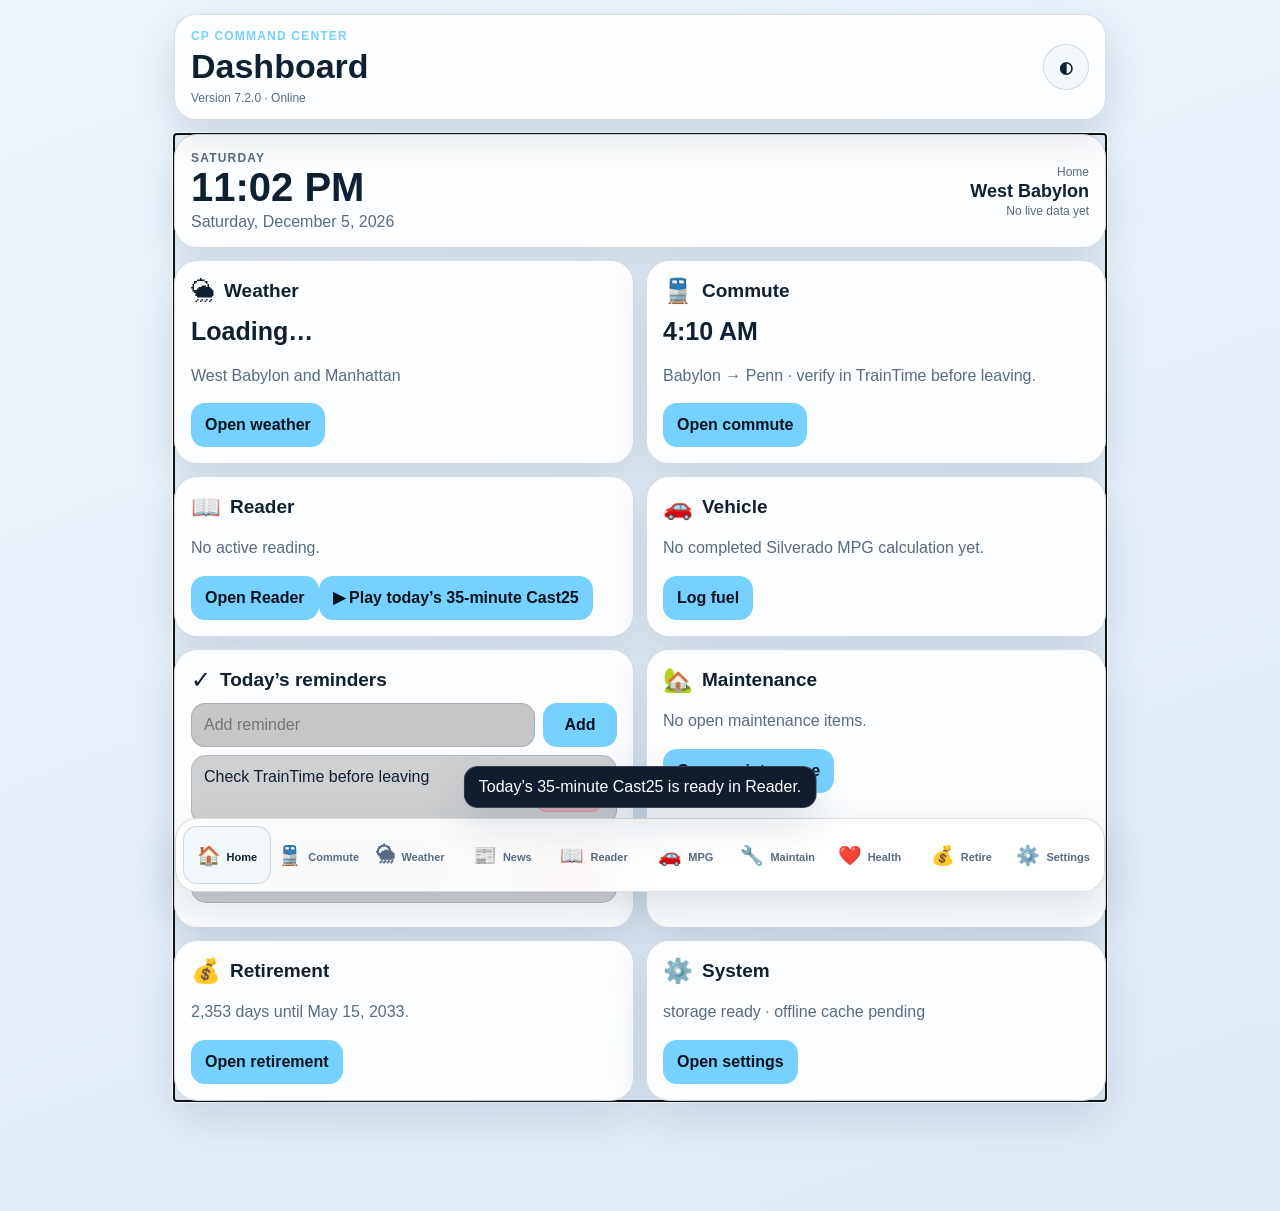
==== index.html @ 0df92f13 "Remove paid neural reader from interface" ====
<!doctype html>
<html lang="en">
<head>
  <meta charset="utf-8">
  <meta name="viewport" content="width=device-width,initial-scale=1,viewport-fit=cover">
  <meta name="theme-color" content="#08111f">
  <meta name="apple-mobile-web-app-capable" content="yes">
  <meta name="apple-mobile-web-app-status-bar-style" content="black-translucent">
  <meta name="apple-mobile-web-app-title" content="CP Command">
  <meta name="description" content="Paul's private local-first command center for commute, weather, reading, vehicles, maintenance, health, and retirement planning.">
  <title>CP Command Center 7.2</title>
  <link rel="manifest" href="manifest-v6.webmanifest?v=7.2.0">
  <link rel="icon" href="icon-v6.svg" type="image/svg+xml">
  <link rel="apple-touch-icon" href="icon-v6.svg">
  <link rel="stylesheet" href="styles-v6.css?v=6.1.0">
</head>
<body>
  <div id="loading" class="loading"><div class="brand-mark">CP</div><div><strong>Command Center</strong><span>Starting 7.2</span></div></div>
  <div id="toast" class="toast" role="status" aria-live="polite"></div>

  <div class="app-shell">
    <header class="topbar glass">
      <div>
        <p class="eyebrow">CP Command Center</p>
        <h1 id="screenTitle">Dashboard</h1>
        <p class="build-line">Version 7.2.0 · <span id="networkState">Checking network…</span></p>
      </div>
      <button id="themeToggle" class="icon-button" aria-label="Toggle theme">◐</button>
    </header>

    <main id="app" tabindex="-1">
      <section class="screen active" data-screen="dashboard">
        <div class="page-grid">
          <article class="hero glass span-2">
            <div><p id="todayLabel" class="eyebrow">Today</p><h2 id="clock">--:--</h2><p id="dateLine">--</p></div>
            <div class="hero-side"><span>Home</span><strong>West Babylon</strong><small id="lastRefresh">Not refreshed</small></div>
          </article>
          <article class="card glass"><div class="card-title"><span>🌦</span><h3>Weather</h3></div><p id="dashboardWeather" class="metric">Loading…</p><p id="dashboardWeatherDetail">West Babylon and Manhattan</p><button data-nav-target="weather">Open weather</button></article>
          <article class="card glass"><div class="card-title"><span>🚆</span><h3>Commute</h3></div><p class="metric">4:10 AM</p><p>Babylon → Penn · verify in TrainTime before leaving.</p><button data-nav-target="commute">Open commute</button></article>
          <article class="card glass"><div class="card-title"><span>📖</span><h3>Reader</h3></div><p id="dashboardReader">No active reading.</p><button data-nav-target="reader">Open Reader</button></article>
          <article class="card glass"><div class="card-title"><span>🚗</span><h3>Vehicle</h3></div><p id="dashboardVehicle">No fill-ups saved.</p><button data-nav-target="vehicles">Log fuel</button></article>
          <article class="card glass"><div class="card-title"><span>✓</span><h3>Today’s reminders</h3></div><form id="reminderForm" class="inline-form"><input name="text" maxlength="100" placeholder="Add reminder" required><button>Add</button></form><div id="reminderList"></div></article>
          <article class="card glass"><div class="card-title"><span>🏡</span><h3>Maintenance</h3></div><p id="dashboardMaintenance">No open maintenance items.</p><button data-nav-target="maintenance">Open maintenance</button></article>
          <article class="card glass"><div class="card-title"><span>💰</span><h3>Retirement</h3></div><p id="dashboardRetirement">Target: May 15, 2033</p><button data-nav-target="retirement">Open retirement</button></article>
          <article class="card glass"><div class="card-title"><span>⚙️</span><h3>System</h3></div><p id="dashboardSystem">Checking storage and offline cache…</p><button data-nav-target="settings">Open settings</button></article>
        </div>
      </section>

      <section class="screen" data-screen="commute">
        <div class="page-grid">
          <article class="card glass span-2 highlight"><div class="card-title"><span>🚆</span><h3>Saved LIRR commute</h3></div><div class="trip-grid"><div><small>Morning</small><strong>4:10 AM</strong><span>Babylon → Penn</span></div><div><small>Afternoon</small><strong>2:32 PM</strong><span>Penn → Babylon</span></div><div><small>Later option</small><strong>6:10 PM</strong><span>Penn → Babylon</span></div></div><p class="warning">These are saved reference times, not a live guarantee. Confirm delay, cancellation, track, holiday schedule, and transfers in TrainTime.</p><div class="controls"><a class="button-link" href="https://new.mta.info/traintime" target="_blank" rel="noopener">Open TrainTime</a><a class="button-link secondary" href="https://www.mta.info/alerts" target="_blank" rel="noopener">MTA alerts</a></div></article>
          <article class="card glass"><h3>Commute notes</h3><textarea data-field="commuteNotes" placeholder="Track changes, parking, backup routes…"></textarea></article>
          <article class="card glass"><h3>Weather impact</h3><p id="commuteWeather">Loading conditions…</p></article>
          <article class="card glass span-2"><h3>Backup plan</h3><textarea data-field="commuteBackup" placeholder="Alternative train, drive, subway, contact…"></textarea></article>
        </div>
      </section>

      <section class="screen" data-screen="weather">
        <div class="page-grid">
          <article class="hero glass span-2"><div><p class="eyebrow">Live weather</p><h2 id="weatherHero">Loading…</h2><p id="weatherHeroDetail">Open-Meteo data</p></div><button id="refreshWeather">Refresh</button></article>
          <article class="card glass"><h3>West Babylon</h3><div id="westBabylonWeather" class="weather-block">Loading…</div></article>
          <article class="card glass"><h3>Hell’s Kitchen</h3><div id="nycWeather" class="weather-block">Loading…</div></article>
          <article class="card glass span-2"><h3>Hourly commute window</h3><div id="hourlyWeather" class="hourly-strip">Loading…</div></article>
          <article class="card glass span-2"><h3>3-day outlook</h3><div id="dailyWeather" class="daily-grid">Loading…</div></article>
          <article class="card glass span-2 warning-card"><h3>Safety note</h3><p>Weather data can lag or fail. For warnings and emergencies, use the National Weather Service and local alerts.</p><a class="button-link secondary" href="https://www.weather.gov/okx/" target="_blank" rel="noopener">NWS New York</a></article>
        </div>
      </section>

      <section class="screen" data-screen="news">
        <div class="page-grid">
          <article class="card glass span-2"><div class="card-title"><span>📰</span><h3>News launchpad</h3></div><p id="newsStatus">Refresh to request current RSS headlines. Source buttons always work if a feed is blocked.</p><div class="controls"><button id="refreshNews">Refresh headlines</button><button id="sendNewsToReader" class="secondary">Send digest to Reader</button></div></article>
          <article class="card glass span-2"><h3>Long Island / NYC / MTA</h3><div id="localNewsFeed" class="news-list"></div><div class="source-links"><a href="https://longisland.news12.com/" target="_blank" rel="noopener">News 12 Long Island</a><a href="https://www.mta.info/" target="_blank" rel="noopener">MTA</a><a href="https://abc7ny.com/" target="_blank" rel="noopener">ABC7NY</a></div></article>
          <article class="card glass"><h3>AI & technology</h3><div id="aiNewsFeed" class="news-list"></div></article>
          <article class="card glass"><h3>Markets & retirement</h3><div id="marketNewsFeed" class="news-list"></div></article>
          <article class="card glass span-2"><h3>National & world</h3><div id="worldNewsFeed" class="news-list"></div></article>
        </div>
      </section>

      <section class="screen reader-screen" data-screen="reader">
        <div class="reader-toolbar glass"><input id="readerTitle" placeholder="Reading title"><label class="file-button">Import text<input id="readerImport" type="file" accept=".txt,text/plain"></label><button id="saveReading">Save</button><button id="favoriteReading">☆</button><button id="newReading" class="secondary">New</button></div>
        <div class="reader-layout">
          <aside class="card glass reader-library"><h3>Categories</h3><div id="readerCategories" class="category-grid"></div><h3>Saved</h3><div id="readingLibrary"></div></aside>
          <article class="card glass reader-main"><textarea id="readerText" class="reader-editor" placeholder="Paste a Cast25 report, story, article, or notes here."></textarea><div class="reader-meta"><span id="readerSection">Section 0 of 0</span><span id="readerTime">0 min</span></div><progress id="readerProgress" value="0" max="100"></progress><div class="controls"><button id="readerPlay">▶ Play</button><button id="readerPause" class="secondary">⏸ Pause</button><button id="readerResume" class="secondary">▶ Resume</button><button id="readerStop" class="danger">■ Stop</button><button id="readerRestart" class="secondary">↺ Restart</button></div><div class="settings-row"><label>Speed<select id="readerRate"><option value="0.85">0.85</option><option value="0.9">0.90</option><option value="0.93" selected>0.93</option><option value="0.96">0.96</option><option value="1">1.00</option><option value="1.1">1.10</option></select></label><label>Voice<select id="readerVoice"></select></label><label><input id="readerLarge" type="checkbox"> Large text</label></div><p id="readerStatus" class="muted">Reader ready.</p></article>
        </div>
      </section>

      <section class="screen" data-screen="vehicles">
        <div class="page-grid">
          <article class="card glass span-2"><div class="card-title"><span>⛽</span><h3>MPG / fuel tracker</h3></div><form id="fuelForm" class="form-grid"><select name="vehicle" id="fuelVehicle" required><option>2021 Chevy Silverado RST</option><option>2007 Honda Civic</option></select><input name="date" id="fuelDate" type="date" required><input name="odometer" type="number" step="0.1" inputmode="decimal" placeholder="Current odometer" required><input name="gallons" type="number" step="0.001" inputmode="decimal" placeholder="Gallons filled" required><input name="totalPaid" type="number" step="0.01" inputmode="decimal" placeholder="Total paid, example 52.80" required><button id="fuelSubmit">Save fuel entry</button><button type="button" id="cancelFuelEdit" class="secondary hidden">Cancel edit</button></form><p class="muted">Miles driven is calculated from the previous odometer. Price per gallon and cost per mile are calculated automatically.</p></article>
          <article class="card glass"><h3>Vehicle summary</h3><select id="vehicleFilter"><option>2021 Chevy Silverado RST</option><option>2007 Honda Civic</option></select><div id="fuelStats" class="stats-grid"></div></article>
          <article class="card glass"><h3>Actions</h3><div class="stack"><button id="duplicateFuel">Duplicate last entry</button><button id="exportFuelCsv" class="secondary">Export CSV</button><button id="exportFuelJson" class="secondary">Export JSON</button><label class="file-button full">Import JSON<input id="importFuelJson" type="file" accept="application/json"></label></div></article>
          <article class="card glass span-2"><h3>Fuel history</h3><div id="fuelHistory" class="table-wrap"></div></article>
        </div>
      </section>

      <section class="screen" data-screen="maintenance">
        <div class="page-grid">
          <article class="card glass span-2"><h3>Home / vehicle / work maintenance</h3><form id="maintenanceForm" class="form-grid"><select name="area"><option>Home</option><option>Silverado</option><option>Civic</option><option>Work</option><option>Seasonal</option></select><input name="task" maxlength="120" placeholder="Task" required><input name="due" type="date"><select name="priority"><option>High</option><option selected>Medium</option><option>Low</option></select><textarea name="notes" placeholder="Parts, measurements, observations…"></textarea><button>Save item</button></form></article>
          <article class="card glass span-2"><div class="card-title"><h3>Open items</h3><button id="showCompletedMaintenance" class="secondary">Show completed</button></div><div id="maintenanceList"></div></article>
        </div>
      </section>

      <section class="screen" data-screen="health">
        <div class="page-grid">
          <article class="card glass span-2"><h3>Manual health log</h3><form id="healthForm" class="form-grid"><input name="date" type="date" required><input name="bp" placeholder="Blood pressure, e.g. 120/80"><input name="weight" type="number" step="0.1" placeholder="Weight"><input name="sleep" type="number" step="0.1" placeholder="Sleep hours"><input name="recovery" type="number" min="0" max="100" placeholder="Recovery %"><input name="heartRate" type="number" placeholder="Heart rate"><input name="glucose" type="number" placeholder="Glucose"><textarea name="notes" placeholder="Symptoms, medication, exercise, context…"></textarea><button>Save health entry</button></form></article>
          <article class="card glass"><h3>Latest</h3><p id="healthLatest">No entries.</p></article>
          <article class="card glass"><h3>Important</h3><p>This is a personal log, not diagnosis or emergency monitoring.</p></article>
          <article class="card glass span-2"><h3>History</h3><div id="healthHistory"></div></article>
        </div>
      </section>

      <section class="screen" data-screen="retirement">
        <div class="page-grid">
          <article class="card glass span-2"><h3>Retirement snapshot</h3><form id="retirementForm" class="form-grid"><input name="date" type="date" required><input name="k401" type="number" step="0.01" placeholder="401(k) balance"><input name="b457" type="number" step="0.01" placeholder="457(b) balance"><input name="pension" type="number" step="0.01" placeholder="Estimated annual pension"><input name="monthlyContribution" type="number" step="0.01" placeholder="Monthly contributions"><input name="cash" type="number" step="0.01" placeholder="Cash / emergency savings"><button>Save snapshot</button></form></article>
          <article class="card glass"><h3>Target</h3><input id="retirementTarget" type="date" value="2033-05-15"><p id="retirementCountdown"></p></article>
          <article class="card glass"><h3>Latest totals</h3><div id="retirementStats" class="stats-grid"></div></article>
          <article class="card glass span-2"><h3>History</h3><div id="retirementHistory"></div></article>
        </div>
      </section>

      <section class="screen" data-screen="settings">
        <div class="page-grid">
          <article class="card glass"><h3>Appearance</h3><select id="themeSelect"><option value="auto">Automatic</option><option value="dark">Dark</option><option value="light">Light</option></select></article>
          <article class="card glass"><h3>Install</h3><button id="installButton">Install app</button><p id="installHelp" class="muted">On iPhone: Share → Add to Home Screen.</p></article>
          <article class="card glass span-2"><h3>Backup all data</h3><div class="controls"><button id="exportAll">Export JSON</button><label class="file-button">Import JSON<input id="importAll" type="file" accept="application/json"></label><button id="resetAll" class="danger">Reset all data</button></div></article>
          <article class="card glass span-2"><h3>Build status</h3><dl id="buildStatus" class="status-list"></dl></article>
        </div>
      </section>
    </main>

    <nav class="bottom-nav glass" aria-label="Primary navigation">
      <button class="active" data-nav="dashboard"><span>🏠</span><b>Home</b></button>
      <button data-nav="commute"><span>🚆</span><b>Commute</b></button>
      <button data-nav="weather"><span>🌦</span><b>Weather</b></button>
      <button data-nav="news"><span>📰</span><b>News</b></button>
      <button data-nav="reader"><span>📖</span><b>Reader</b></button>
      <button data-nav="vehicles"><span>🚗</span><b>MPG</b></button>
      <button data-nav="maintenance"><span>🔧</span><b>Maintain</b></button>
      <button data-nav="health"><span>❤️</span><b>Health</b></button>
      <button data-nav="retirement"><span>💰</span><b>Retire</b></button>
      <button data-nav="settings"><span>⚙️</span><b>Settings</b></button>
    </nav>
  </div>

  <script src="app-core-base-v6.js?v=7.2.0" defer></script>
  <script src="app-core-ui-v6.js?v=6.1.0" defer></script>
  <script src="app-data-v6.js?v=7.2.0" defer></script>
  <script src="app-live-v6.js?v=6.1.0" defer></script>
  <script src="cast25-built-in.js?v=2026-07-11-1" defer></script>
</body>
</html>
---- styles-v6.css ----
:root{
  --bg:#07111f;--bg2:#0c1728;--card:rgba(16,29,48,.88);--card2:rgba(27,43,67,.94);
  --text:#f7fbff;--muted:#aab9cb;--line:rgba(255,255,255,.13);--accent:#77d1ff;
  --accent2:#8bf0ba;--warning:#ffd166;--danger:#ff8585;--shadow:0 18px 48px rgba(0,0,0,.32);
  --safe-top:env(safe-area-inset-top,0px);--safe-bottom:env(safe-area-inset-bottom,0px)
}
:root[data-theme="light"]{--bg:#edf4fb;--bg2:#dfeaf5;--card:rgba(255,255,255,.9);--card2:#f3f8fc;--text:#102033;--muted:#586b80;--line:rgba(16,32,51,.15);--shadow:0 16px 40px rgba(49,77,105,.16)}
*{box-sizing:border-box;-webkit-tap-highlight-color:transparent}
html,body{margin:0;min-height:100%;font-family:-apple-system,BlinkMacSystemFont,"SF Pro Display","Segoe UI",Roboto,Arial,sans-serif;background:radial-gradient(circle at 10% 0%,#17365e 0,var(--bg) 38%,#030712 100%);color:var(--text)}
:root[data-theme="light"] body{background:linear-gradient(160deg,var(--bg),var(--bg2))}
body{padding:0;overflow-x:hidden}button,input,select,textarea{font:inherit}button,.button-link,.file-button{border:0;border-radius:14px;background:var(--accent);color:#07111f;font-weight:800;min-height:44px;padding:11px 14px;cursor:pointer;text-decoration:none;display:inline-flex;align-items:center;justify-content:center;gap:6px}button.secondary,.button-link.secondary{background:var(--card2);color:var(--text);border:1px solid var(--line)}button.danger{background:rgba(255,75,75,.22);color:#ffd7d7;border:1px solid rgba(255,107,107,.45)}button:disabled{opacity:.55;cursor:not-allowed}.hidden{display:none!important}
.glass{background:var(--card);border:1px solid var(--line);box-shadow:var(--shadow);backdrop-filter:blur(18px);-webkit-backdrop-filter:blur(18px)}
.loading{position:fixed;inset:0;z-index:100;background:var(--bg);display:flex;align-items:center;justify-content:center;gap:14px;transition:.25s}.loading.hidden{opacity:0;pointer-events:none}.loading strong,.loading span{display:block}.loading span{color:var(--muted);font-size:13px}.brand-mark{width:58px;height:58px;border-radius:18px;background:linear-gradient(135deg,var(--accent),var(--accent2));color:#07111f;font-size:24px;font-weight:900;display:grid;place-items:center}
.toast{position:fixed;z-index:90;left:50%;bottom:calc(92px + var(--safe-bottom));transform:translate(-50%,20px);max-width:min(92vw,520px);background:#111c2e;color:#fff;border:1px solid rgba(255,255,255,.16);border-radius:14px;padding:11px 14px;opacity:0;pointer-events:none;transition:.2s;box-shadow:var(--shadow)}.toast.show{opacity:1;transform:translate(-50%,0)}
.app-shell{width:min(100%,960px);margin:auto;padding:calc(14px + var(--safe-top)) 14px calc(110px + var(--safe-bottom))}.topbar{position:sticky;top:calc(6px + var(--safe-top));z-index:20;border-radius:22px;padding:14px 16px;margin-bottom:14px;display:flex;align-items:center;justify-content:space-between;gap:12px}.topbar h1{margin:0;font-size:clamp(25px,5vw,34px)}.eyebrow{margin:0 0 4px;color:var(--accent);font-size:12px;font-weight:850;letter-spacing:.1em;text-transform:uppercase}.build-line{margin:5px 0 0;color:var(--muted);font-size:12px}.icon-button{width:46px;min-width:46px;height:46px;padding:0;border-radius:50%;background:var(--card2);color:var(--text);border:1px solid var(--line)}
.screen{display:none}.screen.active{display:block;animation:screenIn .18s ease-out}@keyframes screenIn{from{opacity:.45;transform:translateY(4px)}to{opacity:1;transform:none}}
.page-grid{display:grid;grid-template-columns:1fr;gap:12px}.card,.hero{border-radius:23px;padding:16px}.hero{display:flex;justify-content:space-between;align-items:center;gap:20px}.hero h2{font-size:40px;margin:0 0 3px}.hero p{margin:0;color:var(--muted)}.hero-side{text-align:right;display:grid;gap:2px}.hero-side span,.hero-side small{color:var(--muted);font-size:12px}.hero-side strong{font-size:18px}.card h3{margin:0 0 10px;font-size:19px}.card p{color:var(--muted);line-height:1.4}.card-title{display:flex;align-items:center;gap:9px;margin-bottom:9px}.card-title>span{font-size:24px}.card-title h3{margin:0}.metric{font-size:25px!important;font-weight:850;color:var(--text)!important;margin:5px 0!important}.highlight{border-color:rgba(119,209,255,.45)}.warning-card{border-color:rgba(255,209,102,.34)}.warning{color:var(--warning)!important}.muted{color:var(--muted);font-size:13px}.controls{display:flex;gap:8px;flex-wrap:wrap}.stack{display:grid;gap:8px}.full{width:100%}
input,select,textarea{width:100%;border:1px solid var(--line);background:rgba(0,0,0,.22);color:var(--text);border-radius:14px;padding:12px;outline:none}textarea{min-height:100px;resize:vertical}input:focus,select:focus,textarea:focus{border-color:var(--accent);box-shadow:0 0 0 3px rgba(119,209,255,.12)}.form-grid{display:grid;grid-template-columns:1fr;gap:9px}.inline-form{display:grid;grid-template-columns:1fr auto;gap:8px}.inline-form button{min-width:74px}.file-button{position:relative;overflow:hidden}.file-button input{position:absolute;inset:0;opacity:0;cursor:pointer}.settings-row{display:grid;grid-template-columns:1fr;gap:9px;margin-top:12px}.settings-row label{display:grid;gap:5px;color:var(--muted);font-size:13px}.settings-row label:has(input[type="checkbox"]){grid-template-columns:auto 1fr;align-items:center}.settings-row input[type="checkbox"]{width:auto}
.trip-grid{display:grid;grid-template-columns:repeat(3,1fr);gap:8px}.trip-grid>div{background:rgba(0,0,0,.2);border:1px solid var(--line);border-radius:16px;padding:12px;display:grid;gap:3px}.trip-grid small,.trip-grid span{color:var(--muted)}.trip-grid strong{font-size:21px}
.weather-block{display:grid;gap:8px}.weather-now{font-size:28px;font-weight:850}.weather-detail{color:var(--muted);font-size:13px}.hourly-strip{display:grid;grid-auto-flow:column;grid-auto-columns:minmax(90px,1fr);gap:8px;overflow-x:auto;padding-bottom:4px}.hour{background:rgba(0,0,0,.2);border:1px solid var(--line);border-radius:15px;padding:10px;text-align:center}.hour strong,.hour small{display:block}.hour small{color:var(--muted)}.daily-grid{display:grid;grid-template-columns:repeat(3,1fr);gap:8px}.day{background:rgba(0,0,0,.2);border:1px solid var(--line);border-radius:15px;padding:11px}.day span,.day small{display:block;color:var(--muted)}
.news-list{display:grid;gap:8px}.news-item{display:block;padding:11px;border-radius:14px;background:rgba(0,0,0,.18);border:1px solid var(--line);color:var(--text);text-decoration:none}.news-item small{display:block;color:var(--muted);margin-top:4px}.source-links{display:flex;gap:9px;flex-wrap:wrap;margin-top:10px}.source-links a{color:var(--accent)}
.reader-toolbar{position:sticky;top:calc(102px + var(--safe-top));z-index:10;border-radius:20px;padding:10px;display:grid;grid-template-columns:1fr auto auto auto;gap:7px;margin-bottom:12px}.reader-layout{display:grid;grid-template-columns:1fr;gap:12px}.reader-library,.reader-main{min-width:0}.reader-library h3:not(:first-child){margin-top:18px}.category-grid{display:grid;grid-template-columns:1fr 1fr;gap:7px}.category-button,.library-button{width:100%;background:var(--card2);color:var(--text);border:1px solid var(--line);text-align:left;justify-content:flex-start}.library-button{display:block;margin:7px 0}.library-button small{display:block;color:var(--muted);font-weight:500}.reader-editor{min-height:42vh;line-height:1.55;font-size:17px}.reader-main.large .reader-editor{font-size:22px}.reader-meta{display:flex;justify-content:space-between;color:var(--muted);font-size:13px;margin:10px 0 5px}progress{width:100%;height:12px;accent-color:var(--accent)}
.stats-grid{display:grid;grid-template-columns:1fr 1fr;gap:8px}.stat-tile{background:rgba(0,0,0,.2);border:1px solid var(--line);border-radius:14px;padding:10px}.stat-tile small{display:block;color:var(--muted)}.stat-tile strong{display:block;font-size:18px;margin-top:3px}.table-wrap{overflow-x:auto}.data-table{width:100%;border-collapse:collapse;min-width:760px}.data-table th,.data-table td{text-align:left;padding:10px;border-bottom:1px solid var(--line);white-space:nowrap}.data-table th{color:var(--muted);font-size:12px}.row-actions{display:flex;gap:6px}.row-actions button{min-height:36px;padding:7px 10px;font-size:12px}
.item{background:rgba(0,0,0,.18);border:1px solid var(--line);border-radius:15px;padding:12px;margin:8px 0}.item-head{display:flex;justify-content:space-between;gap:10px;align-items:flex-start}.item h4{margin:0 0 4px}.item p{margin:4px 0}.badge{display:inline-block;border-radius:999px;border:1px solid var(--line);padding:4px 8px;font-size:11px;color:var(--muted)}.badge.high{color:#ffc4c4;border-color:rgba(255,133,133,.45)}.badge.medium{color:#ffe2a0;border-color:rgba(255,209,102,.45)}.badge.low{color:#bcffd8;border-color:rgba(139,240,186,.45)}
.status-list{display:grid;grid-template-columns:max-content 1fr;gap:8px 12px;margin:0}.status-list dt{color:var(--muted)}.status-list dd{margin:0;word-break:break-word}.bottom-nav{position:fixed;z-index:30;left:50%;transform:translateX(-50%);bottom:calc(8px + var(--safe-bottom));width:min(calc(100% - 16px),930px);border-radius:22px;padding:7px;display:flex;gap:4px;overflow-x:auto;overscroll-behavior-x:contain;scrollbar-width:none}.bottom-nav::-webkit-scrollbar{display:none}.bottom-nav button{background:transparent;color:var(--muted);padding:7px 3px;min-height:58px;min-width:72px;flex:0 0 72px;border:1px solid transparent}.bottom-nav button span,.bottom-nav button b{display:block}.bottom-nav button span{font-size:19px}.bottom-nav button b{font-size:10px;margin-top:3px}.bottom-nav button.active{background:var(--card2);color:var(--text);border-color:var(--line)}
@media(min-width:720px){.page-grid{grid-template-columns:1fr 1fr}.span-2{grid-column:1/-1}.reader-layout{grid-template-columns:260px 1fr}.form-grid{grid-template-columns:1fr 1fr}.form-grid textarea,.form-grid button{grid-column:1/-1}.settings-row{grid-template-columns:160px 1fr auto}.bottom-nav{display:grid;grid-template-columns:repeat(10,1fr);overflow:visible}.bottom-nav button{min-width:0;flex:auto}.bottom-nav button b{font-size:11px}}
@media(max-width:560px){.topbar{top:calc(4px + var(--safe-top))}.reader-toolbar{top:calc(92px + var(--safe-top));grid-template-columns:1fr 1fr}.reader-toolbar input{grid-column:1/-1}.trip-grid,.daily-grid{grid-template-columns:1fr}.hero{align-items:flex-start}.hero-side{display:none}.category-grid{grid-template-columns:1fr}.controls>*{flex:1}.status-list{grid-template-columns:1fr}.status-list dt{font-weight:800}.status-list dd{margin-bottom:7px}}
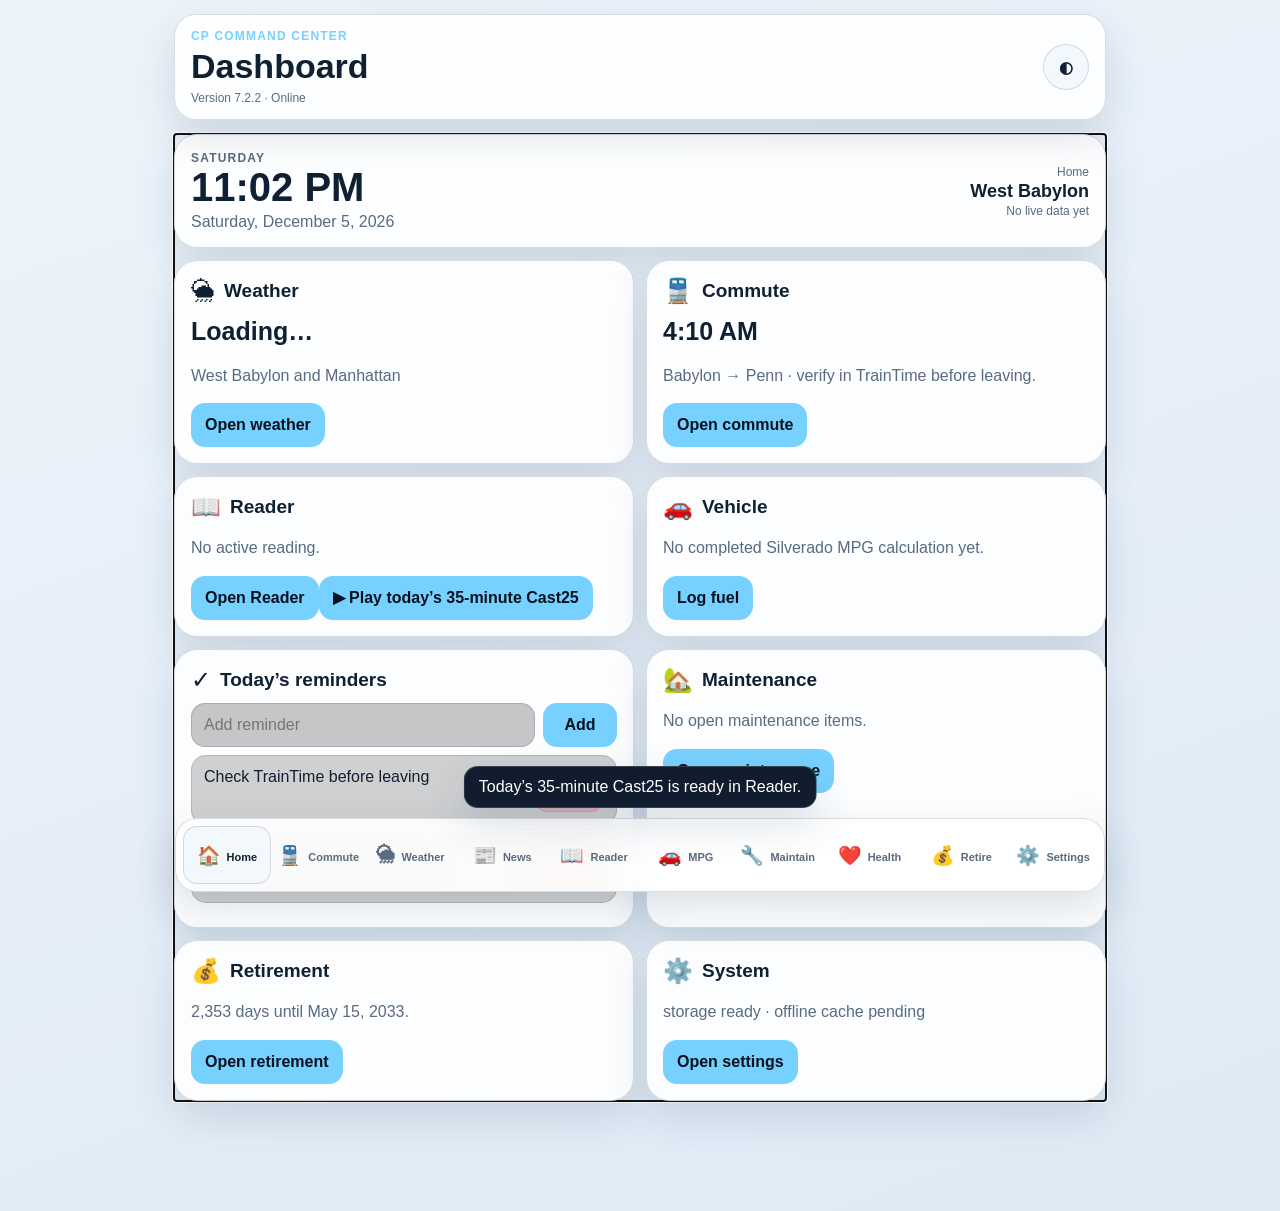
==== commit 71fa3126: "Repair iPhone service-worker redirects in index.html" ====
--- a/index.html
+++ b/index.html
@@ -8,14 +8,14 @@
   <meta name="apple-mobile-web-app-status-bar-style" content="black-translucent">
   <meta name="apple-mobile-web-app-title" content="CP Command">
   <meta name="description" content="Paul's private local-first command center for commute, weather, reading, vehicles, maintenance, health, and retirement planning.">
-  <title>CP Command Center 7.2</title>
-  <link rel="manifest" href="manifest-v6.webmanifest?v=7.2.0">
+  <title>CP Command Center 7.2.2</title>
+  <link rel="manifest" href="manifest-v6.webmanifest?v=7.2.2">
   <link rel="icon" href="icon-v6.svg" type="image/svg+xml">
   <link rel="apple-touch-icon" href="icon-v6.svg">
   <link rel="stylesheet" href="styles-v6.css?v=6.1.0">
 </head>
 <body>
-  <div id="loading" class="loading"><div class="brand-mark">CP</div><div><strong>Command Center</strong><span>Starting 7.2</span></div></div>
+  <div id="loading" class="loading"><div class="brand-mark">CP</div><div><strong>Command Center</strong><span>Starting 7.2.2</span></div></div>
   <div id="toast" class="toast" role="status" aria-live="polite"></div>
 
   <div class="app-shell">
@@ -23,7 +23,7 @@
       <div>
         <p class="eyebrow">CP Command Center</p>
         <h1 id="screenTitle">Dashboard</h1>
-        <p class="build-line">Version 7.2.0 · <span id="networkState">Checking network…</span></p>
+        <p class="build-line">Version 7.2.2 · <span id="networkState">Checking network…</span></p>
       </div>
       <button id="themeToggle" class="icon-button" aria-label="Toggle theme">◐</button>
     </header>
@@ -80,7 +80,7 @@
         <div class="reader-toolbar glass"><input id="readerTitle" placeholder="Reading title"><label class="file-button">Import text<input id="readerImport" type="file" accept=".txt,text/plain"></label><button id="saveReading">Save</button><button id="favoriteReading">☆</button><button id="newReading" class="secondary">New</button></div>
         <div class="reader-layout">
           <aside class="card glass reader-library"><h3>Categories</h3><div id="readerCategories" class="category-grid"></div><h3>Saved</h3><div id="readingLibrary"></div></aside>
-          <article class="card glass reader-main"><textarea id="readerText" class="reader-editor" placeholder="Paste a Cast25 report, story, article, or notes here."></textarea><div class="reader-meta"><span id="readerSection">Section 0 of 0</span><span id="readerTime">0 min</span></div><progress id="readerProgress" value="0" max="100"></progress><div class="controls"><button id="readerPlay">▶ Play</button><button id="readerPause" class="secondary">⏸ Pause</button><button id="readerResume" class="secondary">▶ Resume</button><button id="readerStop" class="danger">■ Stop</button><button id="readerRestart" class="secondary">↺ Restart</button></div><div class="settings-row"><label>Speed<select id="readerRate"><option value="0.85">0.85</option><option value="0.9">0.90</option><option value="0.93" selected>0.93</option><option value="0.96">0.96</option><option value="1">1.00</option><option value="1.1">1.10</option></select></label><label>Voice<select id="readerVoice"></select></label><label><input id="readerLarge" type="checkbox"> Large text</label></div><p id="readerStatus" class="muted">Reader ready.</p></article>
+          <article class="card glass reader-main"><textarea id="readerText" class="reader-editor" placeholder="Paste a Cast25 report, story, article, or notes here."></textarea><div class="reader-meta"><span id="readerSection">Section 0 of 0</span><span id="readerTime">0 min</span></div><progress id="readerProgress" value="0" max="100"></progress><div class="controls"><button id="readerPlay">▶ Play</button><button id="readerPause" class="secondary">⏸ Pause</button><button id="readerResume" class="secondary">▶ Resume</button><button id="readerStop" class="danger">■ Stop</button><button id="readerRestart" class="secondary">↺ Restart</button></div><div class="settings-row"><label>Speed<select id="readerRate"><option value="0.85">0.85</option><option value="0.9">0.90</option><option value="0.93">0.93</option><option value="0.96" selected>0.96</option><option value="1">1.00</option><option value="1.1">1.10</option></select></label><label>Voice<select id="readerVoice"></select></label><label><input id="readerLarge" type="checkbox"> Large text</label></div><p id="readerStatus" class="muted">Reader ready.</p></article>
         </div>
       </section>
 
@@ -142,9 +142,9 @@
     </nav>
   </div>
 
-  <script src="app-core-base-v6.js?v=7.2.0" defer></script>
+  <script src="app-core-base-v6.js?v=7.2.2" defer></script>
   <script src="app-core-ui-v6.js?v=6.1.0" defer></script>
-  <script src="app-data-v6.js?v=7.2.0" defer></script>
+  <script src="app-data-v6.js?v=7.2.2" defer></script>
   <script src="app-live-v6.js?v=6.1.0" defer></script>
   <script src="cast25-built-in.js?v=2026-07-11-1" defer></script>
 </body>
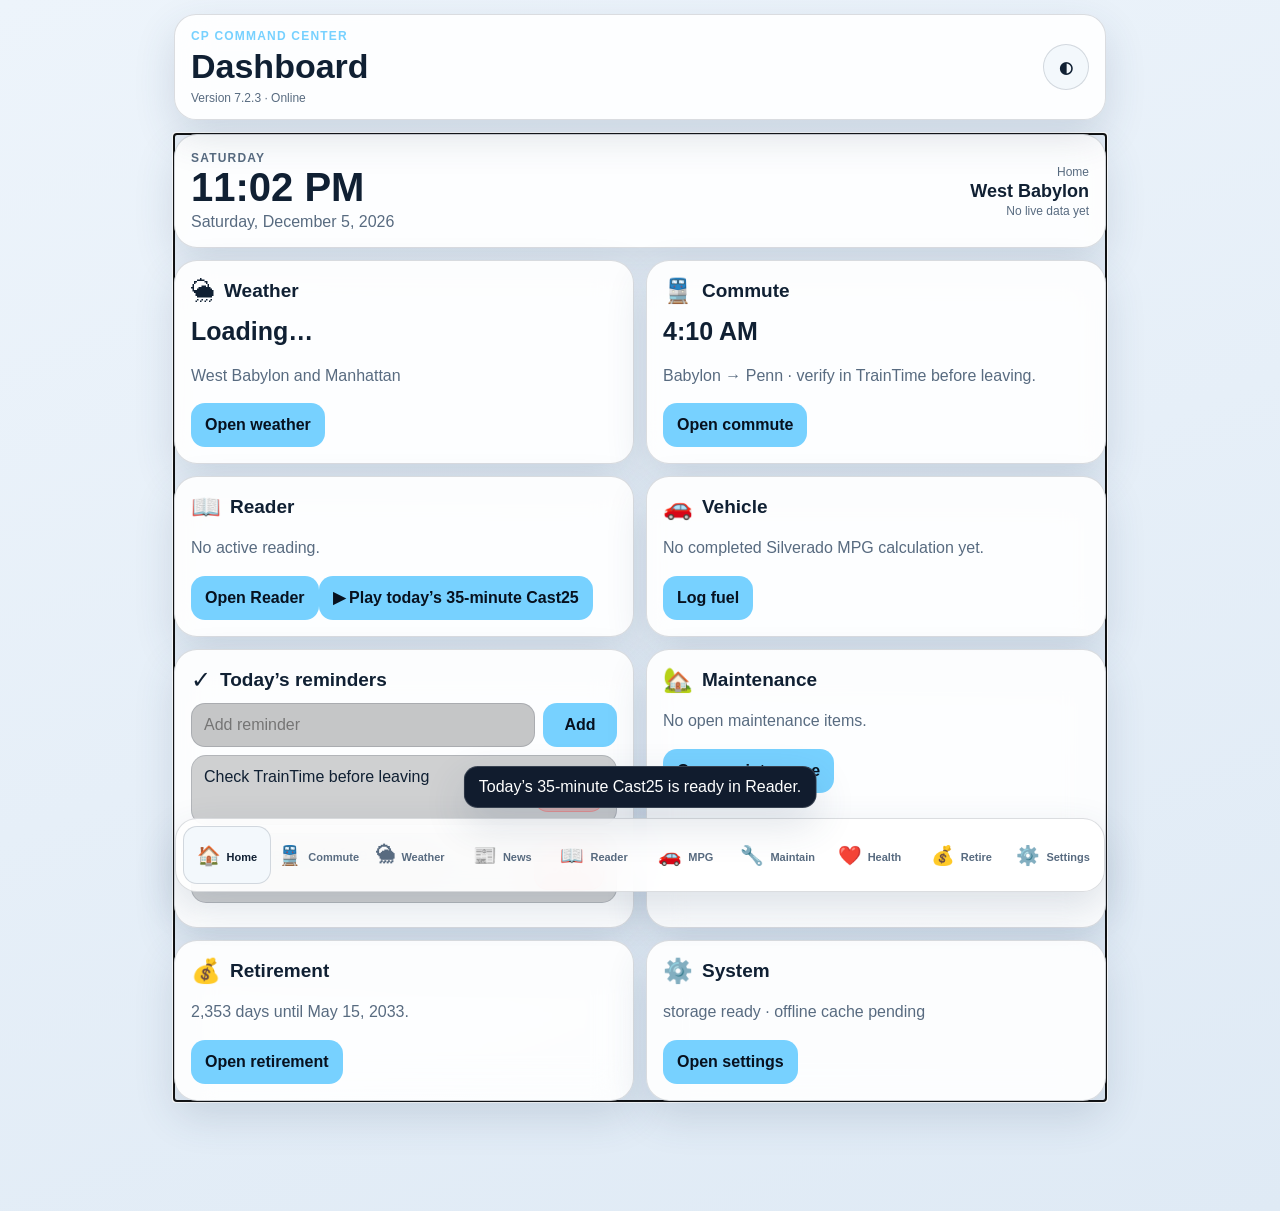
==== commit 3702dd65: "Set device-specific Reader voice in index.html" ====
--- a/index.html
+++ b/index.html
@@ -8,14 +8,14 @@
   <meta name="apple-mobile-web-app-status-bar-style" content="black-translucent">
   <meta name="apple-mobile-web-app-title" content="CP Command">
   <meta name="description" content="Paul's private local-first command center for commute, weather, reading, vehicles, maintenance, health, and retirement planning.">
-  <title>CP Command Center 7.2.2</title>
-  <link rel="manifest" href="manifest-v6.webmanifest?v=7.2.2">
+  <title>CP Command Center 7.2.3</title>
+  <link rel="manifest" href="manifest-v6.webmanifest?v=7.2.3">
   <link rel="icon" href="icon-v6.svg" type="image/svg+xml">
   <link rel="apple-touch-icon" href="icon-v6.svg">
   <link rel="stylesheet" href="styles-v6.css?v=6.1.0">
 </head>
 <body>
-  <div id="loading" class="loading"><div class="brand-mark">CP</div><div><strong>Command Center</strong><span>Starting 7.2.2</span></div></div>
+  <div id="loading" class="loading"><div class="brand-mark">CP</div><div><strong>Command Center</strong><span>Starting 7.2.3</span></div></div>
   <div id="toast" class="toast" role="status" aria-live="polite"></div>
 
   <div class="app-shell">
@@ -23,7 +23,7 @@
       <div>
         <p class="eyebrow">CP Command Center</p>
         <h1 id="screenTitle">Dashboard</h1>
-        <p class="build-line">Version 7.2.2 · <span id="networkState">Checking network…</span></p>
+        <p class="build-line">Version 7.2.3 · <span id="networkState">Checking network…</span></p>
       </div>
       <button id="themeToggle" class="icon-button" aria-label="Toggle theme">◐</button>
     </header>
@@ -142,9 +142,9 @@
     </nav>
   </div>
 
-  <script src="app-core-base-v6.js?v=7.2.2" defer></script>
+  <script src="app-core-base-v6.js?v=7.2.3" defer></script>
   <script src="app-core-ui-v6.js?v=6.1.0" defer></script>
-  <script src="app-data-v6.js?v=7.2.2" defer></script>
+  <script src="app-data-v6.js?v=7.2.3" defer></script>
   <script src="app-live-v6.js?v=6.1.0" defer></script>
   <script src="cast25-built-in.js?v=2026-07-11-1" defer></script>
 </body>
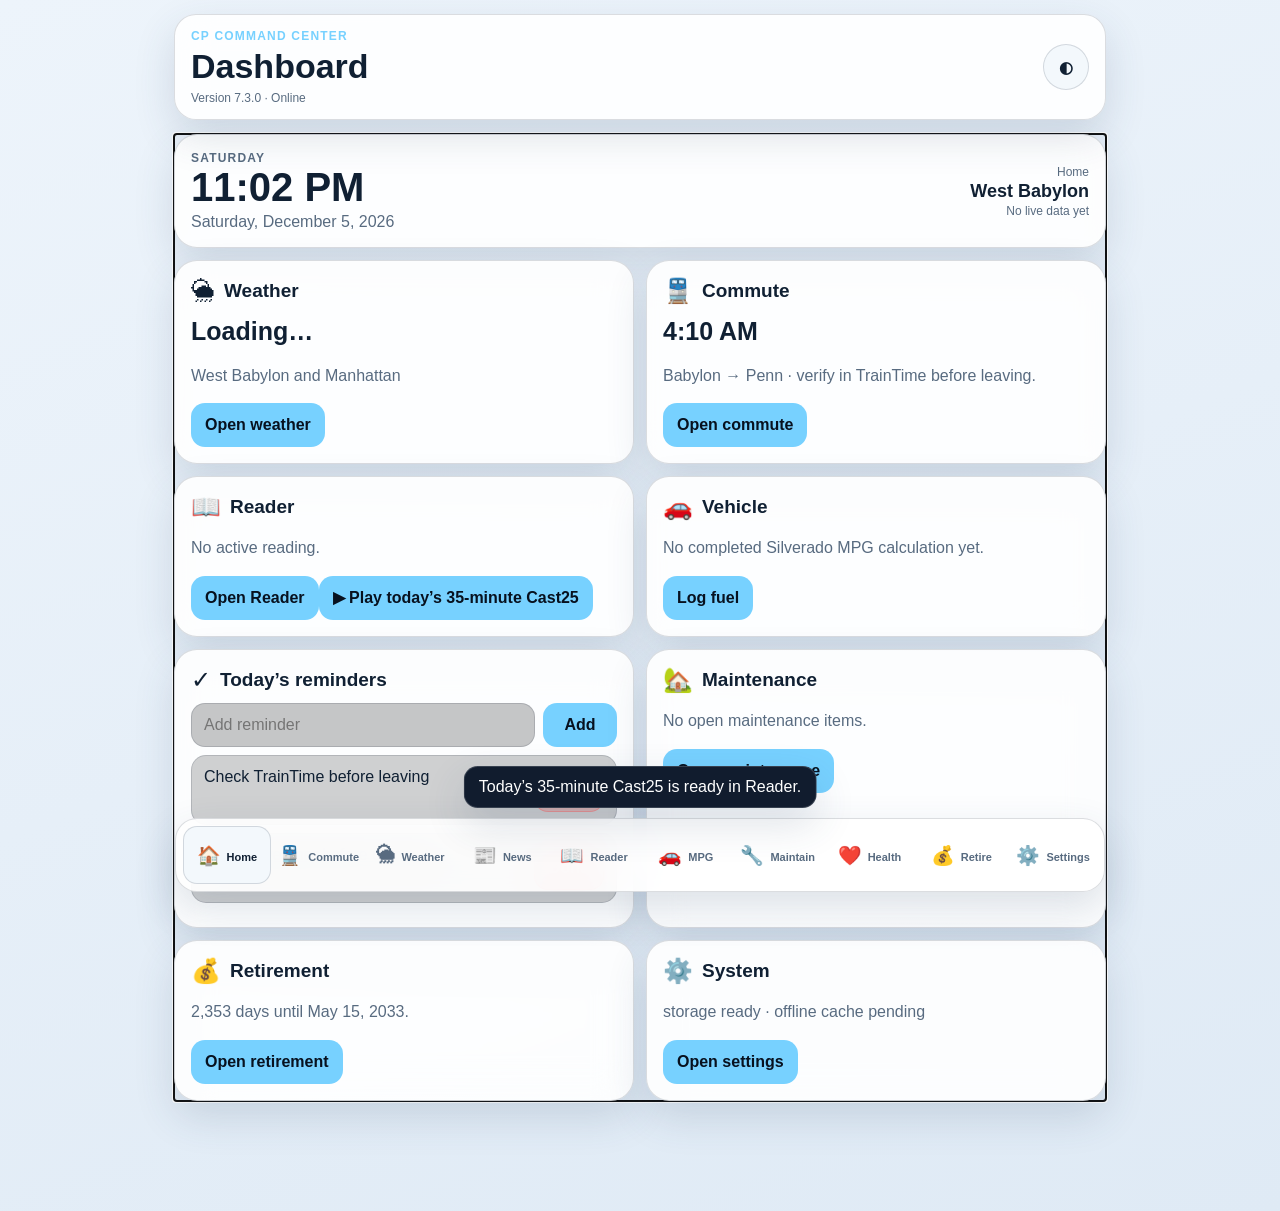
==== commit 80c74f1c: "V7.3: update index.html for free neural reader" ====
--- a/index.html
+++ b/index.html
@@ -8,14 +8,14 @@
   <meta name="apple-mobile-web-app-status-bar-style" content="black-translucent">
   <meta name="apple-mobile-web-app-title" content="CP Command">
   <meta name="description" content="Paul's private local-first command center for commute, weather, reading, vehicles, maintenance, health, and retirement planning.">
-  <title>CP Command Center 7.2.3</title>
-  <link rel="manifest" href="manifest-v6.webmanifest?v=7.2.3">
+  <title>CP Command Center 7.3.0</title>
+  <link rel="manifest" href="manifest-v6.webmanifest?v=7.3.0">
   <link rel="icon" href="icon-v6.svg" type="image/svg+xml">
   <link rel="apple-touch-icon" href="icon-v6.svg">
   <link rel="stylesheet" href="styles-v6.css?v=6.1.0">
 </head>
 <body>
-  <div id="loading" class="loading"><div class="brand-mark">CP</div><div><strong>Command Center</strong><span>Starting 7.2.3</span></div></div>
+  <div id="loading" class="loading"><div class="brand-mark">CP</div><div><strong>Command Center</strong><span>Starting 7.3.0</span></div></div>
   <div id="toast" class="toast" role="status" aria-live="polite"></div>
 
   <div class="app-shell">
@@ -23,7 +23,7 @@
       <div>
         <p class="eyebrow">CP Command Center</p>
         <h1 id="screenTitle">Dashboard</h1>
-        <p class="build-line">Version 7.2.3 · <span id="networkState">Checking network…</span></p>
+        <p class="build-line">Version 7.3.0 · <span id="networkState">Checking network…</span></p>
       </div>
       <button id="themeToggle" class="icon-button" aria-label="Toggle theme">◐</button>
     </header>
@@ -80,7 +80,7 @@
         <div class="reader-toolbar glass"><input id="readerTitle" placeholder="Reading title"><label class="file-button">Import text<input id="readerImport" type="file" accept=".txt,text/plain"></label><button id="saveReading">Save</button><button id="favoriteReading">☆</button><button id="newReading" class="secondary">New</button></div>
         <div class="reader-layout">
           <aside class="card glass reader-library"><h3>Categories</h3><div id="readerCategories" class="category-grid"></div><h3>Saved</h3><div id="readingLibrary"></div></aside>
-          <article class="card glass reader-main"><textarea id="readerText" class="reader-editor" placeholder="Paste a Cast25 report, story, article, or notes here."></textarea><div class="reader-meta"><span id="readerSection">Section 0 of 0</span><span id="readerTime">0 min</span></div><progress id="readerProgress" value="0" max="100"></progress><div class="controls"><button id="readerPlay">▶ Play</button><button id="readerPause" class="secondary">⏸ Pause</button><button id="readerResume" class="secondary">▶ Resume</button><button id="readerStop" class="danger">■ Stop</button><button id="readerRestart" class="secondary">↺ Restart</button></div><div class="settings-row"><label>Speed<select id="readerRate"><option value="0.85">0.85</option><option value="0.9">0.90</option><option value="0.93">0.93</option><option value="0.96" selected>0.96</option><option value="1">1.00</option><option value="1.1">1.10</option></select></label><label>Voice<select id="readerVoice"></select></label><label><input id="readerLarge" type="checkbox"> Large text</label></div><p id="readerStatus" class="muted">Reader ready.</p></article>
+          <article class="card glass reader-main"><textarea id="readerText" class="reader-editor" placeholder="Paste a Cast25 report, story, article, or notes here."></textarea><div class="reader-meta"><span id="readerSection">Section 0 of 0</span><span id="readerTime">0 min</span></div><progress id="readerProgress" value="0" max="100"></progress><div class="controls"><button id="readerPlay">▶ Play</button><button id="readerTestVoice" class="secondary">Test voice</button><button id="readerPause" class="secondary">⏸ Pause</button><button id="readerResume" class="secondary">▶ Resume</button><button id="readerStop" class="danger">■ Stop</button><button id="readerRestart" class="secondary">↺ Restart</button></div><div class="settings-row neural-settings"><label>Reader engine<select id="readerEngine"><option value="neural">Free neural — clearest</option><option value="system">iPhone system — fallback</option></select></label><label>Speed<select id="readerRate"><option value="0.85">0.85</option><option value="0.9">0.90</option><option value="0.93" selected>0.93</option><option value="0.96">0.96</option><option value="1">1.00</option><option value="1.1">1.10</option></select></label><label>Voice<select id="readerVoice"></select></label><label><input id="readerLarge" type="checkbox"> Large text</label></div><p id="readerDownloadNote" class="reader-download-note">The free neural voice downloads about 120 MB once, then runs privately on this device. Wi-Fi is recommended. No fee or API key.</p><p id="readerStatus" class="muted" aria-live="polite">Reader ready.</p></article>
         </div>
       </section>
 
@@ -142,9 +142,9 @@
     </nav>
   </div>
 
-  <script src="app-core-base-v6.js?v=7.2.3" defer></script>
+  <script src="app-core-base-v6.js?v=7.3.0" defer></script>
   <script src="app-core-ui-v6.js?v=6.1.0" defer></script>
-  <script src="app-data-v6.js?v=7.2.3" defer></script>
+  <script src="app-data-v6.js?v=7.3.0" defer></script>
   <script src="app-live-v6.js?v=6.1.0" defer></script>
   <script src="cast25-built-in.js?v=2026-07-11-1" defer></script>
 </body>
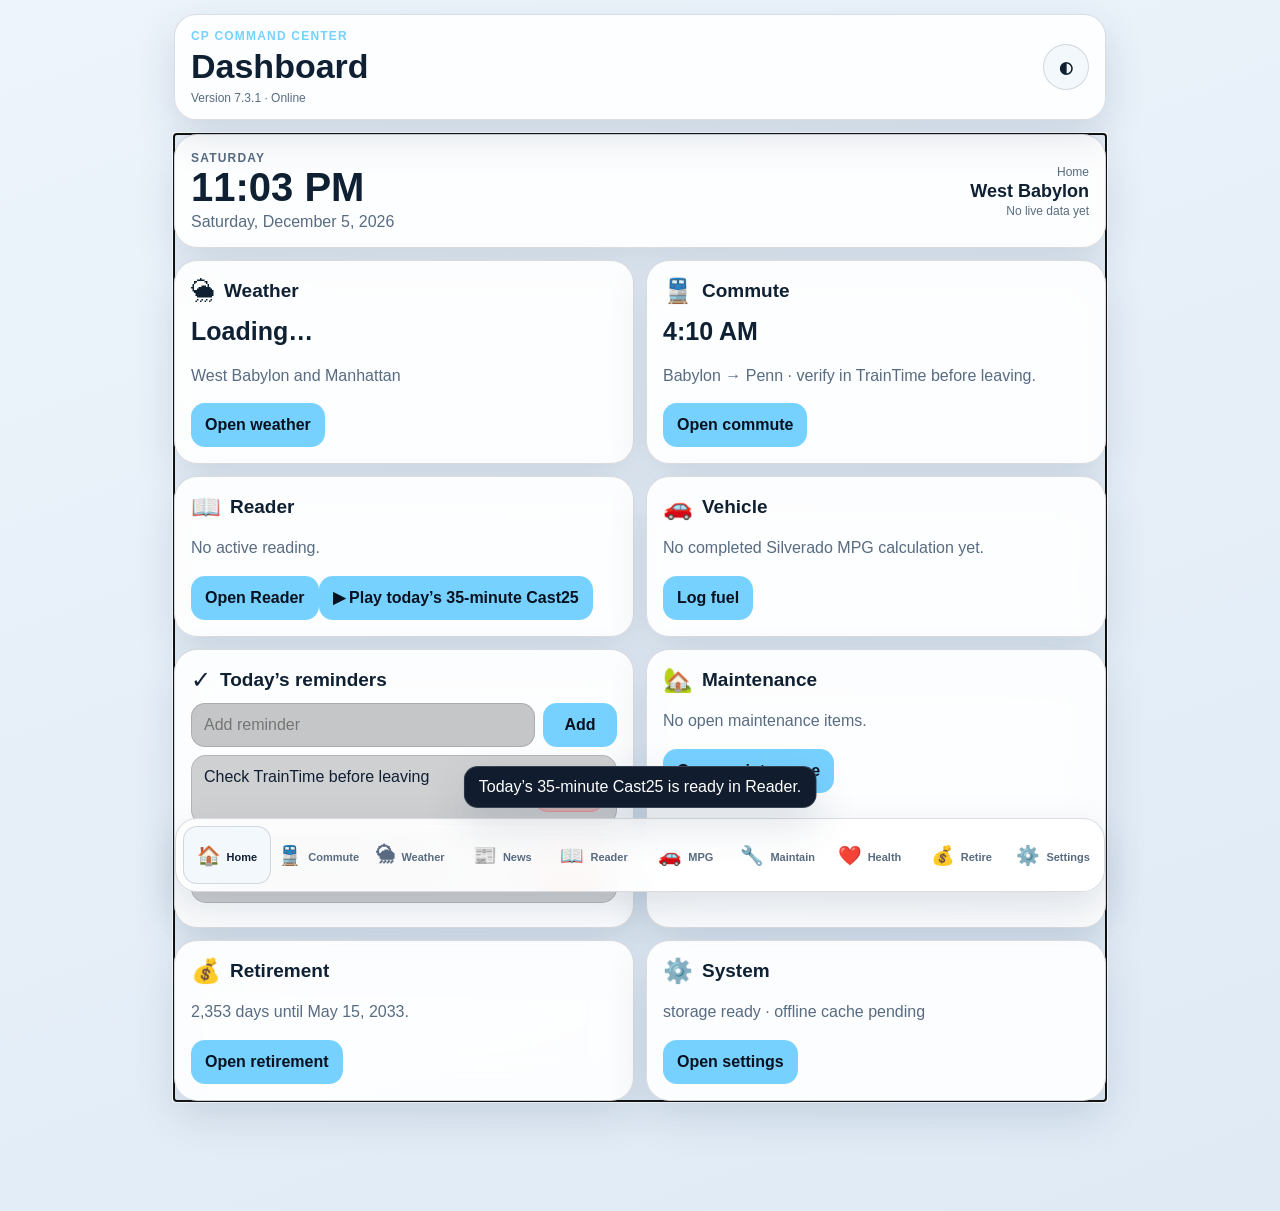
==== commit a467beca: "Refresh index.html for 7.3.1" ====
--- a/index.html
+++ b/index.html
@@ -8,14 +8,14 @@
   <meta name="apple-mobile-web-app-status-bar-style" content="black-translucent">
   <meta name="apple-mobile-web-app-title" content="CP Command">
   <meta name="description" content="Paul's private local-first command center for commute, weather, reading, vehicles, maintenance, health, and retirement planning.">
-  <title>CP Command Center 7.3.0</title>
-  <link rel="manifest" href="manifest-v6.webmanifest?v=7.3.0">
+  <title>CP Command Center 7.3.1</title>
+  <link rel="manifest" href="manifest-v6.webmanifest?v=7.3.1">
   <link rel="icon" href="icon-v6.svg" type="image/svg+xml">
   <link rel="apple-touch-icon" href="icon-v6.svg">
-  <link rel="stylesheet" href="styles-v6.css?v=6.1.0">
+  <link rel="stylesheet" href="styles-v6.css?v=7.3.1">
 </head>
 <body>
-  <div id="loading" class="loading"><div class="brand-mark">CP</div><div><strong>Command Center</strong><span>Starting 7.3.0</span></div></div>
+  <div id="loading" class="loading"><div class="brand-mark">CP</div><div><strong>Command Center</strong><span>Starting 7.3.1</span></div></div>
   <div id="toast" class="toast" role="status" aria-live="polite"></div>
 
   <div class="app-shell">
@@ -23,7 +23,7 @@
       <div>
         <p class="eyebrow">CP Command Center</p>
         <h1 id="screenTitle">Dashboard</h1>
-        <p class="build-line">Version 7.3.0 · <span id="networkState">Checking network…</span></p>
+        <p class="build-line">Version 7.3.1 · <span id="networkState">Checking network…</span></p>
       </div>
       <button id="themeToggle" class="icon-button" aria-label="Toggle theme">◐</button>
     </header>
@@ -142,10 +142,10 @@
     </nav>
   </div>
 
-  <script src="app-core-base-v6.js?v=7.3.0" defer></script>
-  <script src="app-core-ui-v6.js?v=6.1.0" defer></script>
-  <script src="app-data-v6.js?v=7.3.0" defer></script>
-  <script src="app-live-v6.js?v=6.1.0" defer></script>
+  <script src="app-core-base-v6.js?v=7.3.1" defer></script>
+  <script src="app-core-ui-v6.js?v=7.3.1" defer></script>
+  <script src="app-data-v6.js?v=7.3.1" defer></script>
+  <script src="app-live-v6.js?v=7.3.1" defer></script>
   <script src="cast25-built-in.js?v=2026-07-11-1" defer></script>
 </body>
 </html>
--- a/styles-v6.css
+++ b/styles-v6.css
@@ -20,8 +20,9 @@
 .weather-block{display:grid;gap:8px}.weather-now{font-size:28px;font-weight:850}.weather-detail{color:var(--muted);font-size:13px}.hourly-strip{display:grid;grid-auto-flow:column;grid-auto-columns:minmax(90px,1fr);gap:8px;overflow-x:auto;padding-bottom:4px}.hour{background:rgba(0,0,0,.2);border:1px solid var(--line);border-radius:15px;padding:10px;text-align:center}.hour strong,.hour small{display:block}.hour small{color:var(--muted)}.daily-grid{display:grid;grid-template-columns:repeat(3,1fr);gap:8px}.day{background:rgba(0,0,0,.2);border:1px solid var(--line);border-radius:15px;padding:11px}.day span,.day small{display:block;color:var(--muted)}
 .news-list{display:grid;gap:8px}.news-item{display:block;padding:11px;border-radius:14px;background:rgba(0,0,0,.18);border:1px solid var(--line);color:var(--text);text-decoration:none}.news-item small{display:block;color:var(--muted);margin-top:4px}.source-links{display:flex;gap:9px;flex-wrap:wrap;margin-top:10px}.source-links a{color:var(--accent)}
 .reader-toolbar{position:sticky;top:calc(102px + var(--safe-top));z-index:10;border-radius:20px;padding:10px;display:grid;grid-template-columns:1fr auto auto auto;gap:7px;margin-bottom:12px}.reader-layout{display:grid;grid-template-columns:1fr;gap:12px}.reader-library,.reader-main{min-width:0}.reader-library h3:not(:first-child){margin-top:18px}.category-grid{display:grid;grid-template-columns:1fr 1fr;gap:7px}.category-button,.library-button{width:100%;background:var(--card2);color:var(--text);border:1px solid var(--line);text-align:left;justify-content:flex-start}.library-button{display:block;margin:7px 0}.library-button small{display:block;color:var(--muted);font-weight:500}.reader-editor{min-height:42vh;line-height:1.55;font-size:17px}.reader-main.large .reader-editor{font-size:22px}.reader-meta{display:flex;justify-content:space-between;color:var(--muted);font-size:13px;margin:10px 0 5px}progress{width:100%;height:12px;accent-color:var(--accent)}
+.reader-download-note{margin:10px 0 0;padding:10px 12px;border:1px solid rgba(119,209,255,.3);border-radius:13px;background:rgba(119,209,255,.08);font-size:12px!important}.reader-download-note.hidden{display:none}
 .stats-grid{display:grid;grid-template-columns:1fr 1fr;gap:8px}.stat-tile{background:rgba(0,0,0,.2);border:1px solid var(--line);border-radius:14px;padding:10px}.stat-tile small{display:block;color:var(--muted)}.stat-tile strong{display:block;font-size:18px;margin-top:3px}.table-wrap{overflow-x:auto}.data-table{width:100%;border-collapse:collapse;min-width:760px}.data-table th,.data-table td{text-align:left;padding:10px;border-bottom:1px solid var(--line);white-space:nowrap}.data-table th{color:var(--muted);font-size:12px}.row-actions{display:flex;gap:6px}.row-actions button{min-height:36px;padding:7px 10px;font-size:12px}
 .item{background:rgba(0,0,0,.18);border:1px solid var(--line);border-radius:15px;padding:12px;margin:8px 0}.item-head{display:flex;justify-content:space-between;gap:10px;align-items:flex-start}.item h4{margin:0 0 4px}.item p{margin:4px 0}.badge{display:inline-block;border-radius:999px;border:1px solid var(--line);padding:4px 8px;font-size:11px;color:var(--muted)}.badge.high{color:#ffc4c4;border-color:rgba(255,133,133,.45)}.badge.medium{color:#ffe2a0;border-color:rgba(255,209,102,.45)}.badge.low{color:#bcffd8;border-color:rgba(139,240,186,.45)}
 .status-list{display:grid;grid-template-columns:max-content 1fr;gap:8px 12px;margin:0}.status-list dt{color:var(--muted)}.status-list dd{margin:0;word-break:break-word}.bottom-nav{position:fixed;z-index:30;left:50%;transform:translateX(-50%);bottom:calc(8px + var(--safe-bottom));width:min(calc(100% - 16px),930px);border-radius:22px;padding:7px;display:flex;gap:4px;overflow-x:auto;overscroll-behavior-x:contain;scrollbar-width:none}.bottom-nav::-webkit-scrollbar{display:none}.bottom-nav button{background:transparent;color:var(--muted);padding:7px 3px;min-height:58px;min-width:72px;flex:0 0 72px;border:1px solid transparent}.bottom-nav button span,.bottom-nav button b{display:block}.bottom-nav button span{font-size:19px}.bottom-nav button b{font-size:10px;margin-top:3px}.bottom-nav button.active{background:var(--card2);color:var(--text);border-color:var(--line)}
-@media(min-width:720px){.page-grid{grid-template-columns:1fr 1fr}.span-2{grid-column:1/-1}.reader-layout{grid-template-columns:260px 1fr}.form-grid{grid-template-columns:1fr 1fr}.form-grid textarea,.form-grid button{grid-column:1/-1}.settings-row{grid-template-columns:160px 1fr auto}.bottom-nav{display:grid;grid-template-columns:repeat(10,1fr);overflow:visible}.bottom-nav button{min-width:0;flex:auto}.bottom-nav button b{font-size:11px}}
+@media(min-width:720px){.page-grid{grid-template-columns:1fr 1fr}.span-2{grid-column:1/-1}.reader-layout{grid-template-columns:260px 1fr}.form-grid{grid-template-columns:1fr 1fr}.form-grid textarea,.form-grid button{grid-column:1/-1}.settings-row{grid-template-columns:160px 1fr auto}.settings-row.neural-settings{grid-template-columns:1.2fr .7fr 1.2fr auto}.bottom-nav{display:grid;grid-template-columns:repeat(10,1fr);overflow:visible}.bottom-nav button{min-width:0;flex:auto}.bottom-nav button b{font-size:11px}}
 @media(max-width:560px){.topbar{top:calc(4px + var(--safe-top))}.reader-toolbar{top:calc(92px + var(--safe-top));grid-template-columns:1fr 1fr}.reader-toolbar input{grid-column:1/-1}.trip-grid,.daily-grid{grid-template-columns:1fr}.hero{align-items:flex-start}.hero-side{display:none}.category-grid{grid-template-columns:1fr}.controls>*{flex:1}.status-list{grid-template-columns:1fr}.status-list dt{font-weight:800}.status-list dd{margin-bottom:7px}}
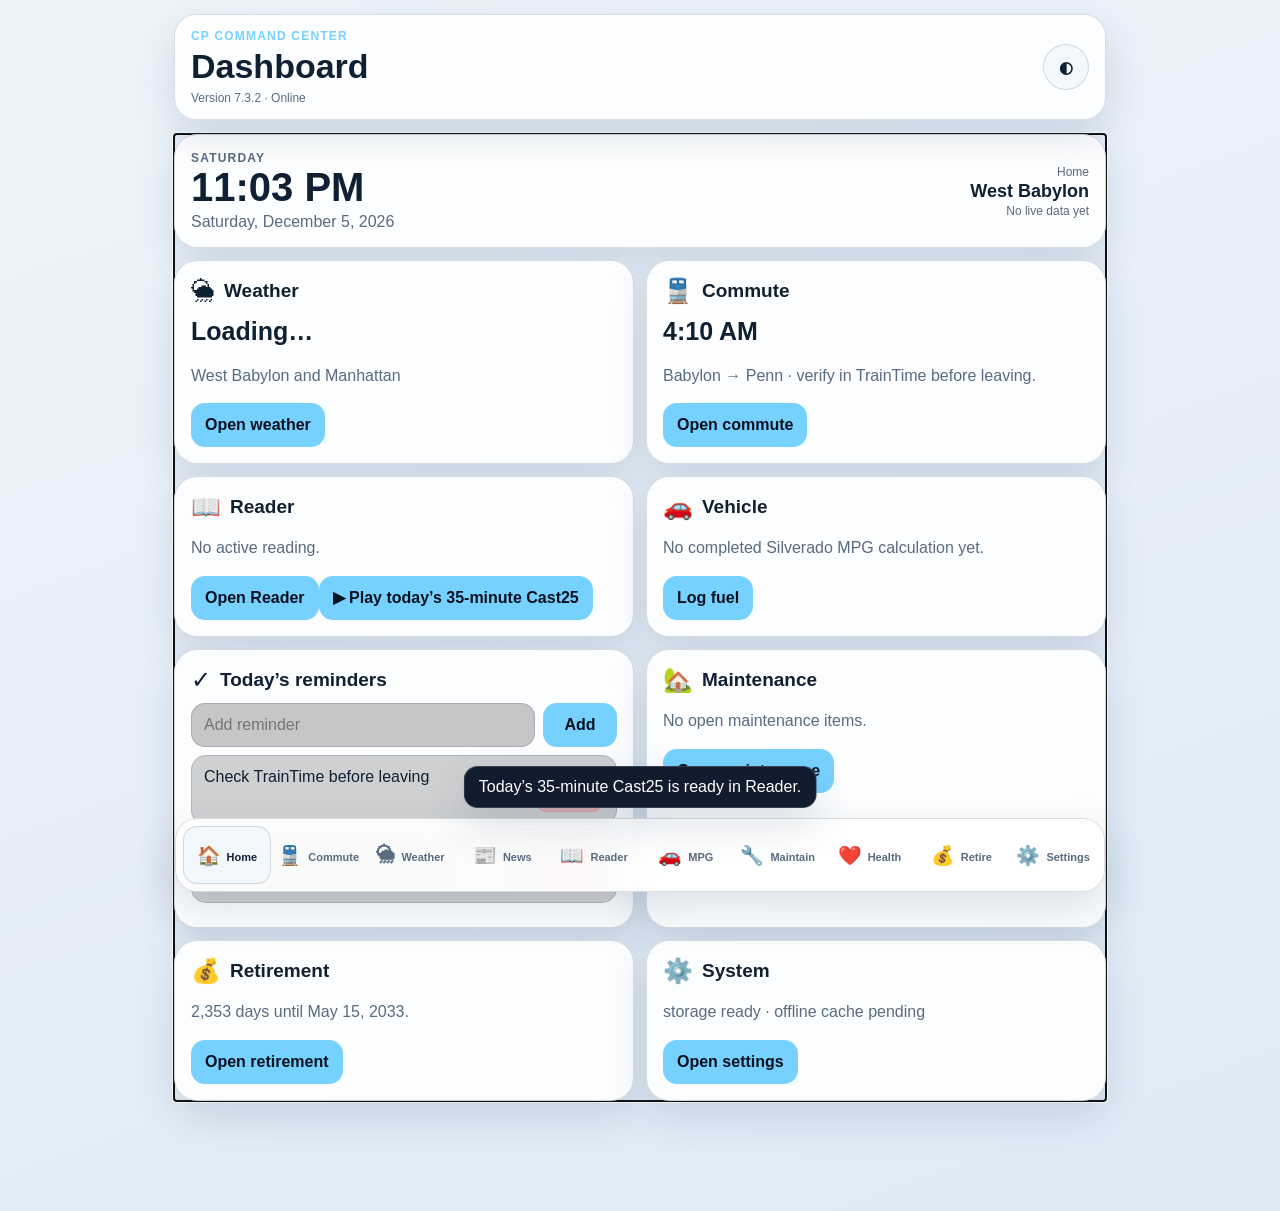
==== commit 1a592a06: "Refresh index.html for 7.3.2" ====
--- a/index.html
+++ b/index.html
@@ -8,14 +8,14 @@
   <meta name="apple-mobile-web-app-status-bar-style" content="black-translucent">
   <meta name="apple-mobile-web-app-title" content="CP Command">
   <meta name="description" content="Paul's private local-first command center for commute, weather, reading, vehicles, maintenance, health, and retirement planning.">
-  <title>CP Command Center 7.3.1</title>
-  <link rel="manifest" href="manifest-v6.webmanifest?v=7.3.1">
+  <title>CP Command Center 7.3.2</title>
+  <link rel="manifest" href="manifest-v6.webmanifest?v=7.3.2">
   <link rel="icon" href="icon-v6.svg" type="image/svg+xml">
   <link rel="apple-touch-icon" href="icon-v6.svg">
-  <link rel="stylesheet" href="styles-v6.css?v=7.3.1">
+  <link rel="stylesheet" href="styles-v6.css?v=7.3.2">
 </head>
 <body>
-  <div id="loading" class="loading"><div class="brand-mark">CP</div><div><strong>Command Center</strong><span>Starting 7.3.1</span></div></div>
+  <div id="loading" class="loading"><div class="brand-mark">CP</div><div><strong>Command Center</strong><span>Starting 7.3.2</span></div></div>
   <div id="toast" class="toast" role="status" aria-live="polite"></div>
 
   <div class="app-shell">
@@ -23,7 +23,7 @@
       <div>
         <p class="eyebrow">CP Command Center</p>
         <h1 id="screenTitle">Dashboard</h1>
-        <p class="build-line">Version 7.3.1 · <span id="networkState">Checking network…</span></p>
+        <p class="build-line">Version 7.3.2 · <span id="networkState">Checking network…</span></p>
       </div>
       <button id="themeToggle" class="icon-button" aria-label="Toggle theme">◐</button>
     </header>
@@ -80,7 +80,7 @@
         <div class="reader-toolbar glass"><input id="readerTitle" placeholder="Reading title"><label class="file-button">Import text<input id="readerImport" type="file" accept=".txt,text/plain"></label><button id="saveReading">Save</button><button id="favoriteReading">☆</button><button id="newReading" class="secondary">New</button></div>
         <div class="reader-layout">
           <aside class="card glass reader-library"><h3>Categories</h3><div id="readerCategories" class="category-grid"></div><h3>Saved</h3><div id="readingLibrary"></div></aside>
-          <article class="card glass reader-main"><textarea id="readerText" class="reader-editor" placeholder="Paste a Cast25 report, story, article, or notes here."></textarea><div class="reader-meta"><span id="readerSection">Section 0 of 0</span><span id="readerTime">0 min</span></div><progress id="readerProgress" value="0" max="100"></progress><div class="controls"><button id="readerPlay">▶ Play</button><button id="readerTestVoice" class="secondary">Test voice</button><button id="readerPause" class="secondary">⏸ Pause</button><button id="readerResume" class="secondary">▶ Resume</button><button id="readerStop" class="danger">■ Stop</button><button id="readerRestart" class="secondary">↺ Restart</button></div><div class="settings-row neural-settings"><label>Reader engine<select id="readerEngine"><option value="neural">Free neural — clearest</option><option value="system">iPhone system — fallback</option></select></label><label>Speed<select id="readerRate"><option value="0.85">0.85</option><option value="0.9">0.90</option><option value="0.93" selected>0.93</option><option value="0.96">0.96</option><option value="1">1.00</option><option value="1.1">1.10</option></select></label><label>Voice<select id="readerVoice"></select></label><label><input id="readerLarge" type="checkbox"> Large text</label></div><p id="readerDownloadNote" class="reader-download-note">The free neural voice downloads about 120 MB once, then runs privately on this device. Wi-Fi is recommended. No fee or API key.</p><p id="readerStatus" class="muted" aria-live="polite">Reader ready.</p></article>
+          <article class="card glass reader-main"><textarea id="readerText" class="reader-editor" placeholder="Paste a Cast25 report, story, article, or notes here."></textarea><div class="reader-meta"><span id="readerSection">Section 0 of 0</span><span id="readerTime">0 min</span></div><progress id="readerProgress" value="0" max="100"></progress><div class="controls"><button id="readerPlay">▶ Play</button><button id="readerTestVoice" class="secondary">Test voice</button><button id="readerPause" class="secondary">⏸ Pause</button><button id="readerResume" class="secondary">▶ Resume</button><button id="readerStop" class="danger">■ Stop</button><button id="readerRestart" class="secondary">↺ Restart</button></div><div class="settings-row neural-settings"><label>Reader engine<select id="readerEngine"><option value="neural">Free neural — clearest</option><option value="system">Device voice — compatible</option></select></label><label>Speed<select id="readerRate"><option value="0.85">0.85</option><option value="0.9">0.90</option><option value="0.93" selected>0.93</option><option value="0.96">0.96</option><option value="1">1.00</option><option value="1.1">1.10</option></select></label><label>Voice<select id="readerVoice"></select></label><label><input id="readerLarge" type="checkbox"> Large text</label></div><p id="readerDownloadNote" class="reader-download-note">The free neural voice downloads about 120 MB once, then runs privately on this device. Wi-Fi is recommended. No fee or API key.</p><p id="readerStatus" class="muted" aria-live="polite">Reader ready.</p></article>
         </div>
       </section>
 
@@ -142,10 +142,10 @@
     </nav>
   </div>
 
-  <script src="app-core-base-v6.js?v=7.3.1" defer></script>
-  <script src="app-core-ui-v6.js?v=7.3.1" defer></script>
-  <script src="app-data-v6.js?v=7.3.1" defer></script>
-  <script src="app-live-v6.js?v=7.3.1" defer></script>
+  <script src="app-core-base-v6.js?v=7.3.2" defer></script>
+  <script src="app-core-ui-v6.js?v=7.3.2" defer></script>
+  <script src="app-data-v6.js?v=7.3.2" defer></script>
+  <script src="app-live-v6.js?v=7.3.2" defer></script>
   <script src="cast25-built-in.js?v=2026-07-11-1" defer></script>
 </body>
 </html>
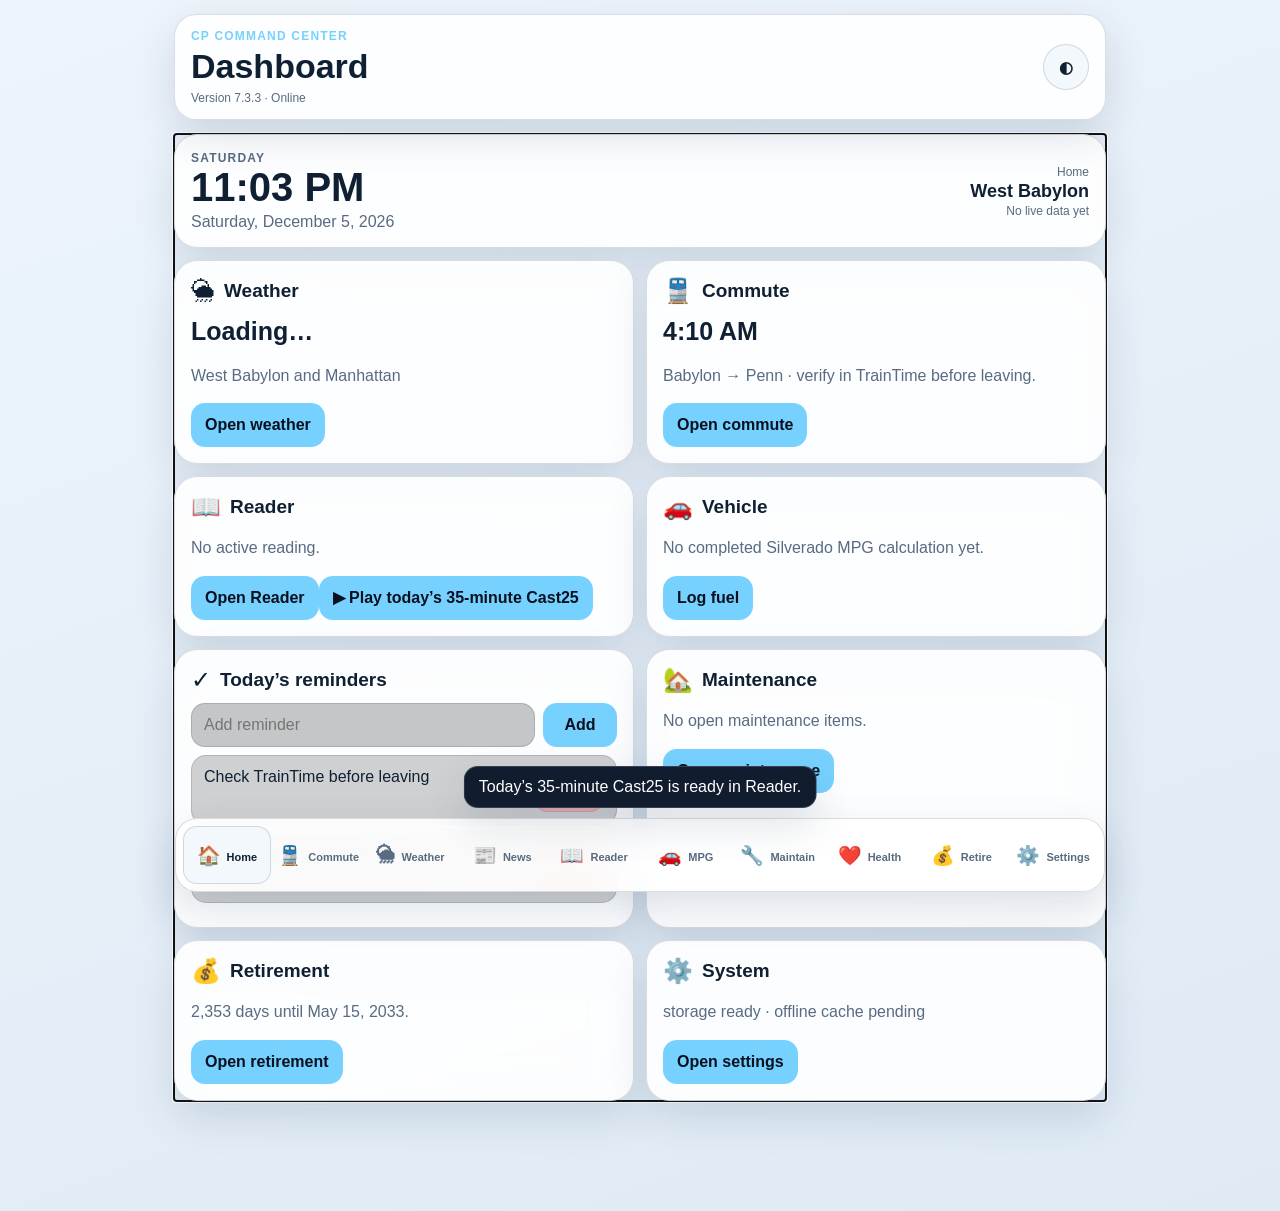
==== commit b900eca1: "Bump app shell to 7.3.3" ====
--- a/index.html
+++ b/index.html
@@ -8,14 +8,14 @@
   <meta name="apple-mobile-web-app-status-bar-style" content="black-translucent">
   <meta name="apple-mobile-web-app-title" content="CP Command">
   <meta name="description" content="Paul's private local-first command center for commute, weather, reading, vehicles, maintenance, health, and retirement planning.">
-  <title>CP Command Center 7.3.2</title>
-  <link rel="manifest" href="manifest-v6.webmanifest?v=7.3.2">
+  <title>CP Command Center 7.3.3</title>
+  <link rel="manifest" href="manifest-v6.webmanifest?v=7.3.3">
   <link rel="icon" href="icon-v6.svg" type="image/svg+xml">
   <link rel="apple-touch-icon" href="icon-v6.svg">
-  <link rel="stylesheet" href="styles-v6.css?v=7.3.2">
+  <link rel="stylesheet" href="styles-v6.css?v=7.3.3">
 </head>
 <body>
-  <div id="loading" class="loading"><div class="brand-mark">CP</div><div><strong>Command Center</strong><span>Starting 7.3.2</span></div></div>
+  <div id="loading" class="loading"><div class="brand-mark">CP</div><div><strong>Command Center</strong><span>Starting 7.3.3</span></div></div>
   <div id="toast" class="toast" role="status" aria-live="polite"></div>
 
   <div class="app-shell">
@@ -23,7 +23,7 @@
       <div>
         <p class="eyebrow">CP Command Center</p>
         <h1 id="screenTitle">Dashboard</h1>
-        <p class="build-line">Version 7.3.2 · <span id="networkState">Checking network…</span></p>
+        <p class="build-line">Version 7.3.3 · <span id="networkState">Checking network…</span></p>
       </div>
       <button id="themeToggle" class="icon-button" aria-label="Toggle theme">◐</button>
     </header>
@@ -142,10 +142,10 @@
     </nav>
   </div>
 
-  <script src="app-core-base-v6.js?v=7.3.2" defer></script>
-  <script src="app-core-ui-v6.js?v=7.3.2" defer></script>
-  <script src="app-data-v6.js?v=7.3.2" defer></script>
-  <script src="app-live-v6.js?v=7.3.2" defer></script>
+  <script src="app-core-base-v6.js?v=7.3.3" defer></script>
+  <script src="app-core-ui-v6.js?v=7.3.3" defer></script>
+  <script src="app-data-v6.js?v=7.3.3" defer></script>
+  <script src="app-live-v6.js?v=7.3.3" defer></script>
   <script src="cast25-built-in.js?v=2026-07-11-1" defer></script>
 </body>
 </html>
